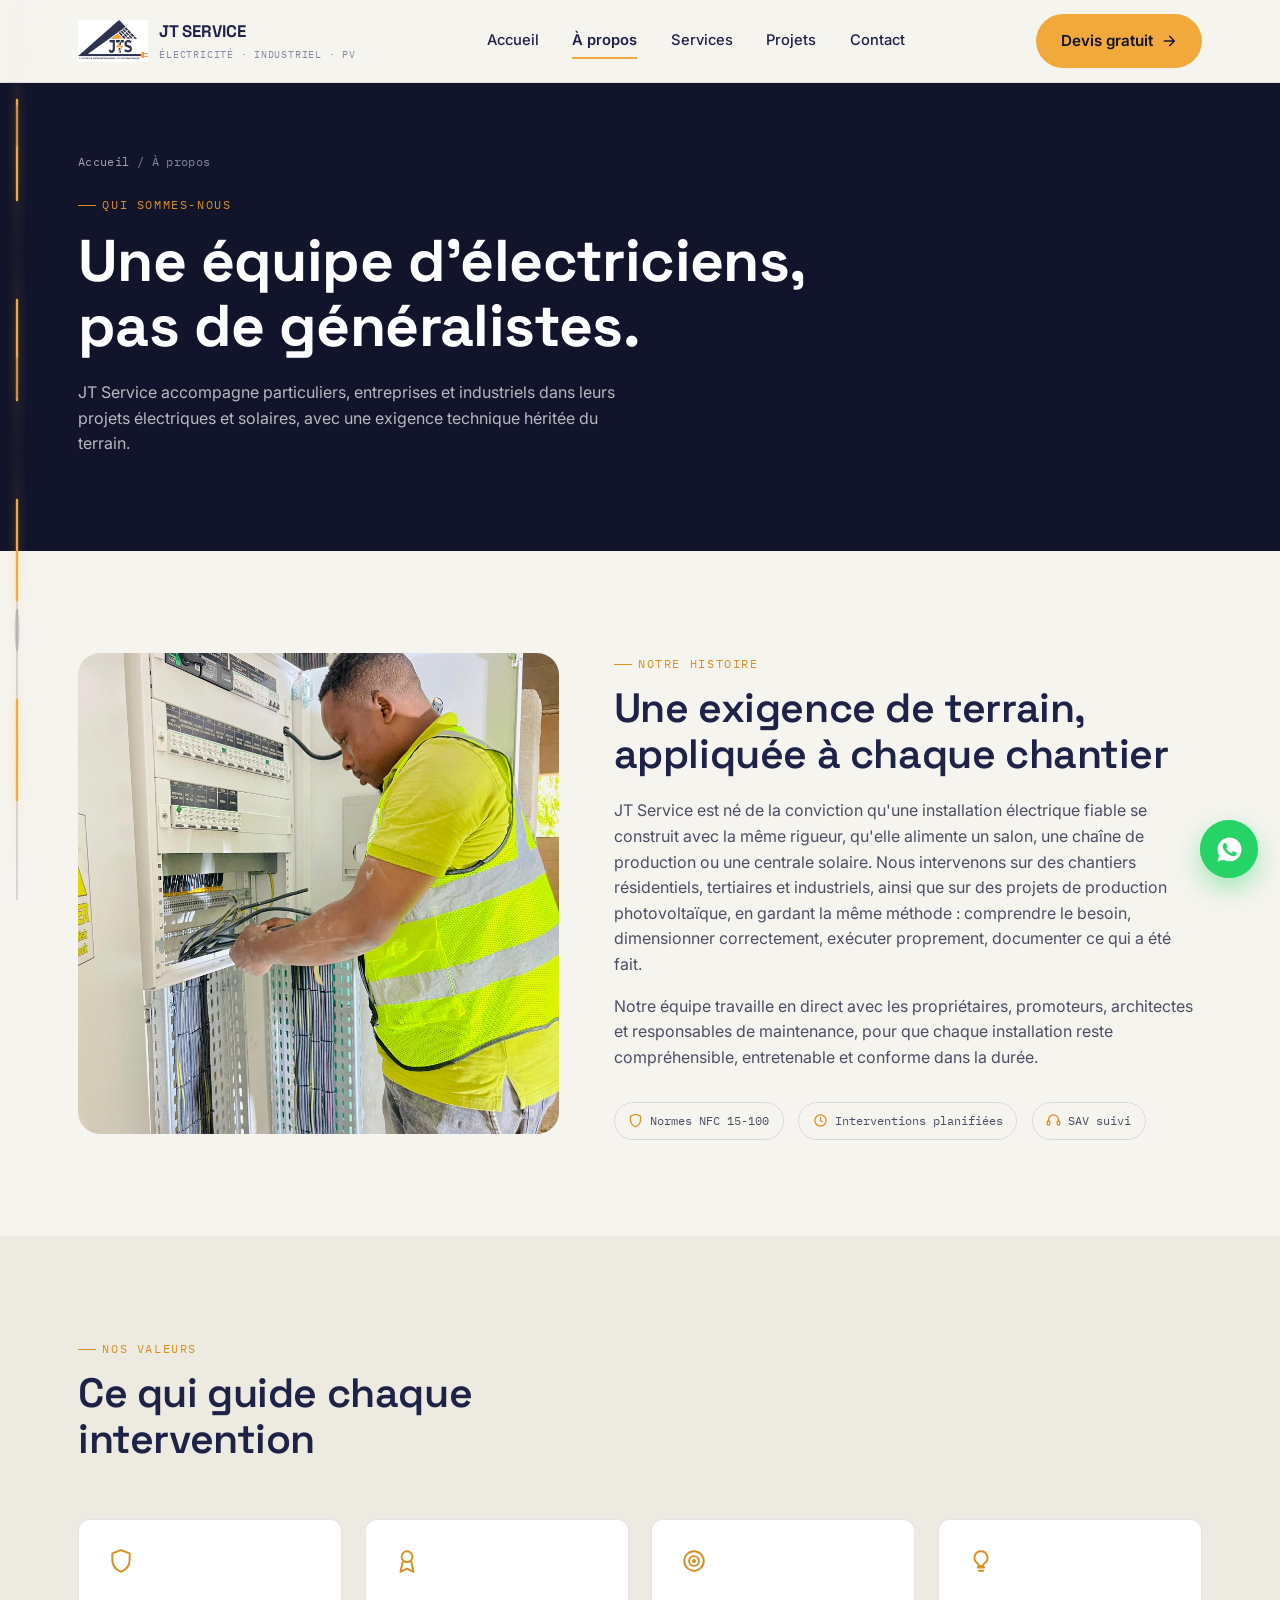
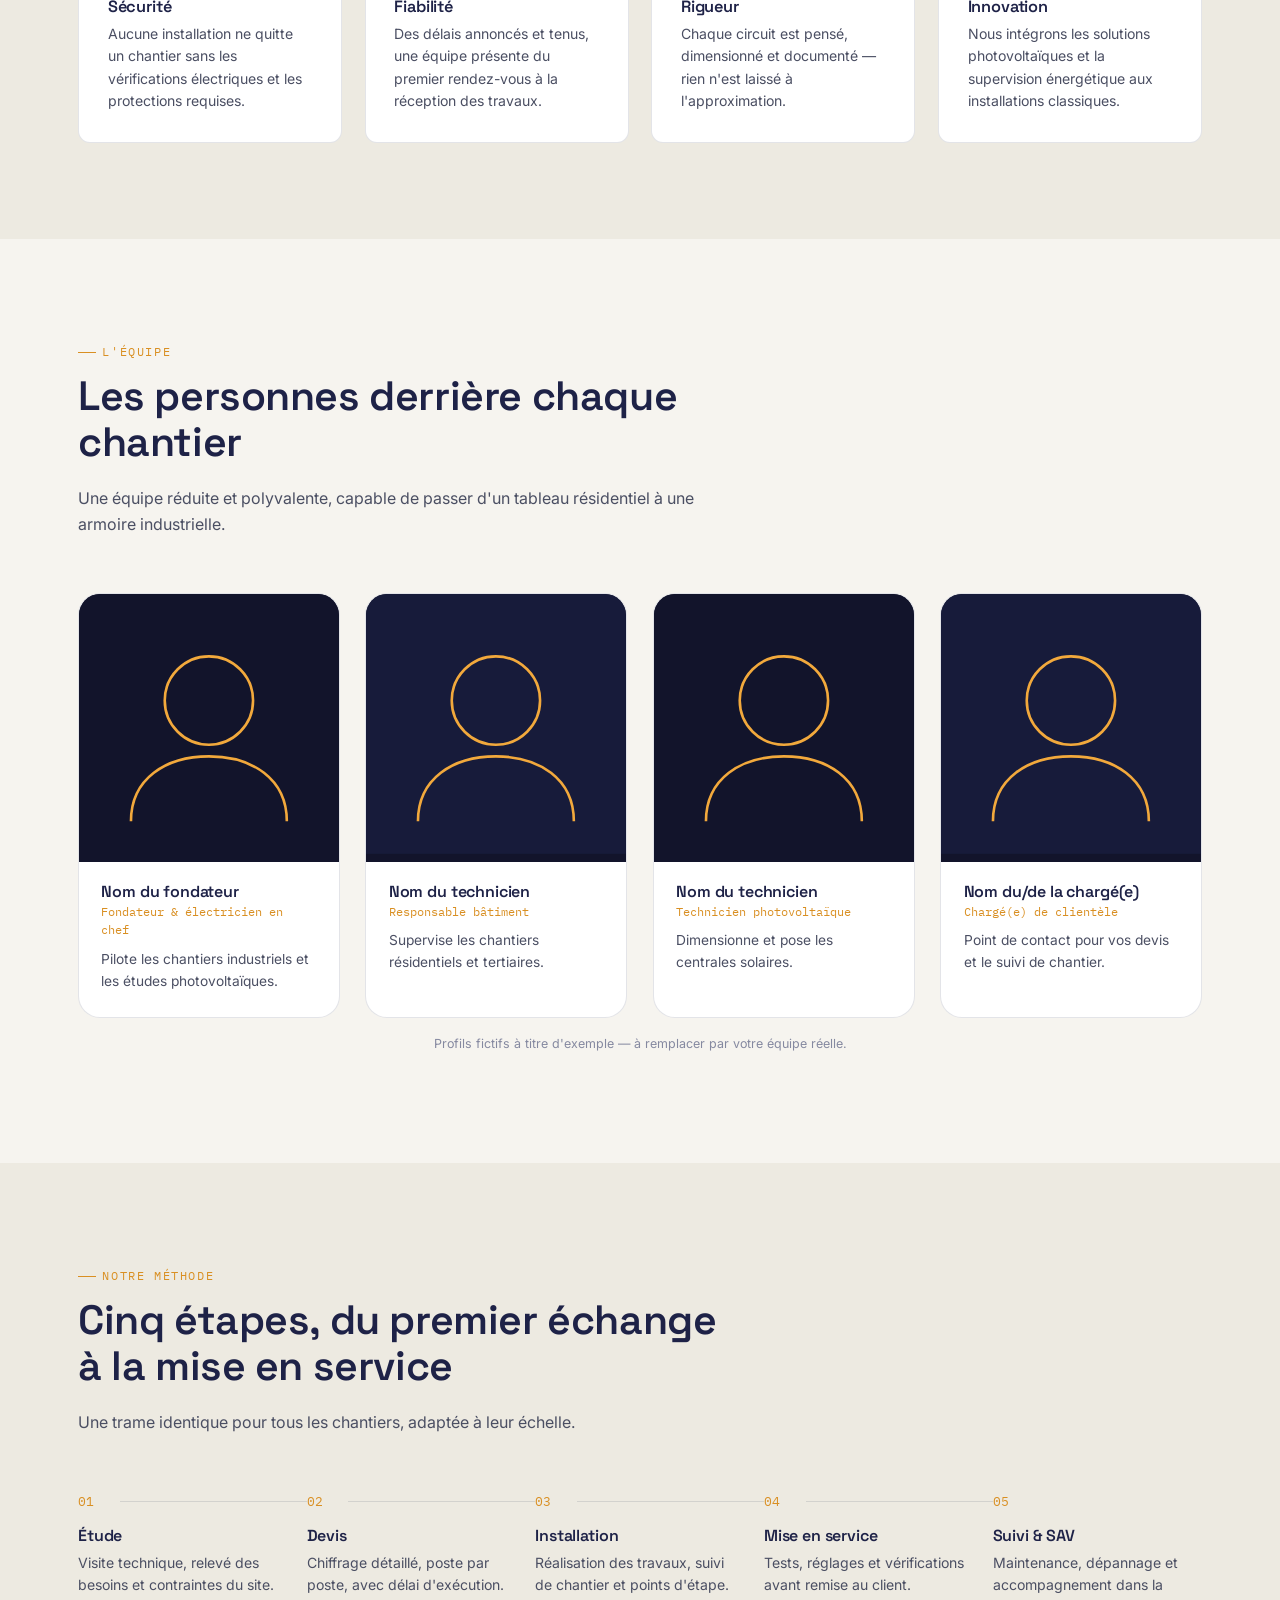
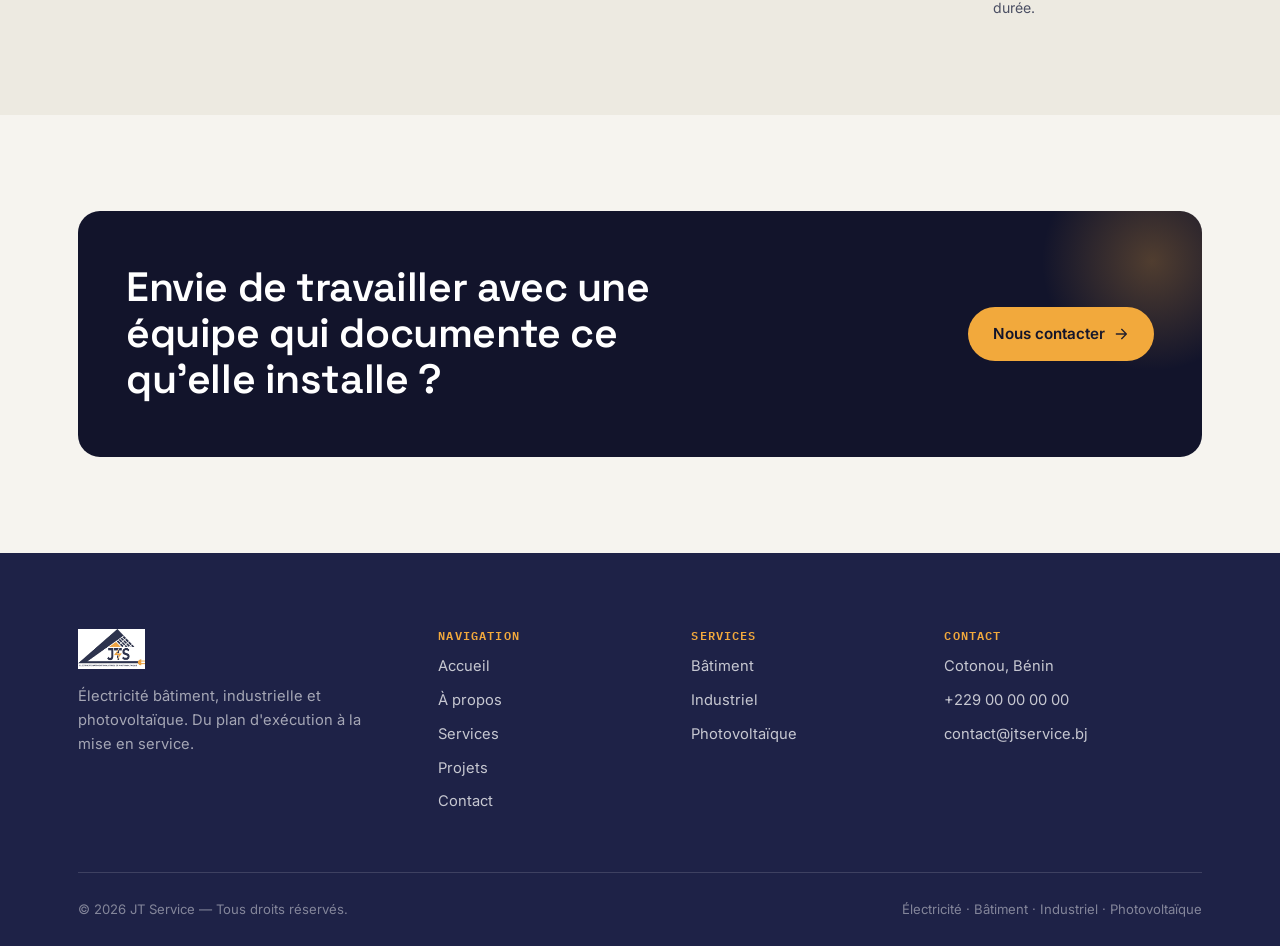
==== a-propos.html @ 93fbdcf7 "jts-service" ====
<!DOCTYPE html>
<html lang="fr">
<head>
<meta charset="UTF-8">
<meta name="viewport" content="width=device-width, initial-scale=1.0">
<title>À propos — JT Service</title>
<meta name="description" content="Découvrez JT Service, entreprise spécialisée en électricité bâtiment, industrielle et photovoltaïque : notre histoire, nos valeurs et notre méthode de travail.">
<link rel="icon" href="assets/logo.jpg">
<link rel="stylesheet" href="css/style.css">
</head>
<body>

<div class="power-spine" aria-hidden="true">
  <svg viewBox="0 0 34 100" preserveAspectRatio="none">
    <path class="track" d="M17,0 L17,100" vector-effect="non-scaling-stroke"/>
    <path class="flow" d="M17,0 L17,100" vector-effect="non-scaling-stroke"/>
    <circle cx="17" cy="14" r="2.4" fill="rgba(30,34,71,.18)"/>
    <circle cx="17" cy="42" r="2.4" fill="rgba(30,34,71,.18)"/>
    <circle cx="17" cy="70" r="2.4" fill="rgba(30,34,71,.18)"/>
  </svg>
</div>

<header class="site-header">
  <div class="header-inner">
    <a href="index.html" class="brand">
      <img src="assets/logo.jpg" alt="JT Service">
      <span>
        <span class="brand-name">JT SERVICE</span>
        <span class="brand-tag">Électricité · Industriel · PV</span>
      </span>
    </a>
    <nav class="main-nav">
      <a href="index.html">Accueil</a>
      <a href="a-propos.html" class="active">À propos</a>
      <a href="services.html">Services</a>
      <a href="projets.html">Projets</a>
      <a href="contact.html">Contact</a>
    </nav>
    <div class="header-cta">
      <a href="contact.html" class="btn btn-amber">
        Devis gratuit
        <svg viewBox="0 0 24 24" fill="none" stroke="currentColor" stroke-width="2" stroke-linecap="round" stroke-linejoin="round"><path d="M5 12h14M13 5l7 7-7 7"/></svg>
      </a>
      <button class="nav-toggle" aria-label="Ouvrir le menu" aria-expanded="false">
        <span></span><span></span><span></span>
      </button>
    </div>
  </div>
</header>
<div class="nav-scrim"></div>

<section class="page-hero has-bg-photo" style="--hero-bg-photo:url('assets/about-hero-bg.jpg');">
  <div class="container">
    <div class="breadcrumb"><a href="index.html">Accueil</a> / À propos</div>
    <span class="eyebrow">Qui sommes-nous</span>
    <h1>Une équipe d'électriciens,<br>pas de généralistes.</h1>
    <p class="lead">JT Service accompagne particuliers, entreprises et industriels dans leurs projets électriques et solaires, avec une exigence technique héritée du terrain.</p>
  </div>
</section>

<section>
  <div class="container">
    <div class="split">
      <div class="split-art" data-reveal>
        <img src="assets/about-histoire.jpg" alt="Technicien JT Service raccordant un répartiteur de puissance sur un chantier">
      </div>
      <div data-reveal>
        <span class="eyebrow">Notre histoire</span>
        <h2>Une exigence de terrain, appliquée à chaque chantier</h2>
        <p>JT Service est né de la conviction qu'une installation électrique fiable se construit avec la même rigueur, qu'elle alimente un salon, une chaîne de production ou une centrale solaire. Nous intervenons sur des chantiers résidentiels, tertiaires et industriels, ainsi que sur des projets de production photovoltaïque, en gardant la même méthode : comprendre le besoin, dimensionner correctement, exécuter proprement, documenter ce qui a été fait.</p>
        <p>Notre équipe travaille en direct avec les propriétaires, promoteurs, architectes et responsables de maintenance, pour que chaque installation reste compréhensible, entretenable et conforme dans la durée.</p>
        <div class="badge-row">
          <span class="badge"><svg viewBox="0 0 24 24" fill="none" stroke="currentColor" stroke-width="2" stroke-linecap="round" stroke-linejoin="round"><path d="M12 2 4 5v6c0 5 3.5 9 8 11 4.5-2 8-6 8-11V5l-8-3Z"/></svg>Normes NFC 15-100</span>
          <span class="badge"><svg viewBox="0 0 24 24" fill="none" stroke="currentColor" stroke-width="2" stroke-linecap="round" stroke-linejoin="round"><circle cx="12" cy="12" r="9"/><path d="M12 7v5l3 2"/></svg>Interventions planifiées</span>
          <span class="badge"><svg viewBox="0 0 24 24" fill="none" stroke="currentColor" stroke-width="2" stroke-linecap="round" stroke-linejoin="round"><path d="M4 13v-2a8 8 0 0 1 16 0v2"/><rect x="2" y="13" width="4" height="6" rx="1"/><rect x="18" y="13" width="4" height="6" rx="1"/></svg>SAV suivi</span>
        </div>
      </div>
    </div>
  </div>
</section>

<section class="on-paper-dim">
  <div class="container">
    <div class="section-head" data-reveal>
      <span class="eyebrow">Nos valeurs</span>
      <h2>Ce qui guide chaque intervention</h2>
    </div>
    <div class="value-grid">
      <div class="value-card" data-reveal>
        <svg viewBox="0 0 24 24" fill="none" stroke="currentColor" stroke-width="1.8" stroke-linecap="round" stroke-linejoin="round"><path d="M12 2 4 5v6c0 5 3.5 9 8 11 4.5-2 8-6 8-11V5l-8-3Z"/></svg>
        <h3>Sécurité</h3>
        <p>Aucune installation ne quitte un chantier sans les vérifications électriques et les protections requises.</p>
      </div>
      <div class="value-card" data-reveal>
        <svg viewBox="0 0 24 24" fill="none" stroke="currentColor" stroke-width="1.8" stroke-linecap="round" stroke-linejoin="round"><circle cx="12" cy="8" r="5"/><path d="M8 13 6 22l6-3 6 3-2-9"/></svg>
        <h3>Fiabilité</h3>
        <p>Des délais annoncés et tenus, une équipe présente du premier rendez-vous à la réception des travaux.</p>
      </div>
      <div class="value-card" data-reveal>
        <svg viewBox="0 0 24 24" fill="none" stroke="currentColor" stroke-width="1.8" stroke-linecap="round" stroke-linejoin="round"><circle cx="12" cy="12" r="9"/><circle cx="12" cy="12" r="4.5"/><circle cx="12" cy="12" r="1"/></svg>
        <h3>Rigueur</h3>
        <p>Chaque circuit est pensé, dimensionné et documenté — rien n'est laissé à l'approximation.</p>
      </div>
      <div class="value-card" data-reveal>
        <svg viewBox="0 0 24 24" fill="none" stroke="currentColor" stroke-width="1.8" stroke-linecap="round" stroke-linejoin="round"><path d="M9 18h6M10 21h4M12 3a6 6 0 0 0-3 11.2c.6.5 1 1.2 1 2.1v.2h4v-.2c0-.9.4-1.6 1-2.1A6 6 0 0 0 12 3Z"/></svg>
        <h3>Innovation</h3>
        <p>Nous intégrons les solutions photovoltaïques et la supervision énergétique aux installations classiques.</p>
      </div>
    </div>
  </div>
</section>

<section>
  <div class="container">
    <div class="section-head" data-reveal>
      <span class="eyebrow">L'équipe</span>
      <h2>Les personnes derrière chaque chantier</h2>
      <p>Une équipe réduite et polyvalente, capable de passer d'un tableau résidentiel à une armoire industrielle.</p>
    </div>
    <div class="team-grid" data-reveal>
      <div class="team-card">
        <div class="team-photo">
          <svg viewBox="0 0 200 200"><rect width="200" height="200" fill="#12142B"/><circle cx="100" cy="82" r="34" fill="none" stroke="#F2A93C" stroke-width="2"/><path d="M40,175c0-33,27-50,60-50s60,17,60,50" fill="none" stroke="#F2A93C" stroke-width="2"/></svg>
        </div>
        <div class="team-body">
          <h3>Nom du fondateur</h3>
          <span class="team-role">Fondateur &amp; électricien en chef</span>
          <p>Pilote les chantiers industriels et les études photovoltaïques.</p>
        </div>
      </div>
      <div class="team-card">
        <div class="team-photo">
          <svg viewBox="0 0 200 200"><rect width="200" height="200" fill="#171B3A"/><circle cx="100" cy="82" r="34" fill="none" stroke="#F2A93C" stroke-width="2"/><path d="M40,175c0-33,27-50,60-50s60,17,60,50" fill="none" stroke="#F2A93C" stroke-width="2"/></svg>
        </div>
        <div class="team-body">
          <h3>Nom du technicien</h3>
          <span class="team-role">Responsable bâtiment</span>
          <p>Supervise les chantiers résidentiels et tertiaires.</p>
        </div>
      </div>
      <div class="team-card">
        <div class="team-photo">
          <svg viewBox="0 0 200 200"><rect width="200" height="200" fill="#12142B"/><circle cx="100" cy="82" r="34" fill="none" stroke="#F2A93C" stroke-width="2"/><path d="M40,175c0-33,27-50,60-50s60,17,60,50" fill="none" stroke="#F2A93C" stroke-width="2"/></svg>
        </div>
        <div class="team-body">
          <h3>Nom du technicien</h3>
          <span class="team-role">Technicien photovoltaïque</span>
          <p>Dimensionne et pose les centrales solaires.</p>
        </div>
      </div>
      <div class="team-card">
        <div class="team-photo">
          <svg viewBox="0 0 200 200"><rect width="200" height="200" fill="#171B3A"/><circle cx="100" cy="82" r="34" fill="none" stroke="#F2A93C" stroke-width="2"/><path d="M40,175c0-33,27-50,60-50s60,17,60,50" fill="none" stroke="#F2A93C" stroke-width="2"/></svg>
        </div>
        <div class="team-body">
          <h3>Nom du/de la chargé(e)</h3>
          <span class="team-role">Chargé(e) de clientèle</span>
          <p>Point de contact pour vos devis et le suivi de chantier.</p>
        </div>
      </div>
    </div>
    <p class="stats-note">Profils fictifs à titre d'exemple — à remplacer par votre équipe réelle.</p>
  </div>
</section>

<section class="on-paper-dim">
  <div class="container">
    <div class="section-head" data-reveal>
      <span class="eyebrow">Notre méthode</span>
      <h2>Cinq étapes, du premier échange à la mise en service</h2>
      <p>Une trame identique pour tous les chantiers, adaptée à leur échelle.</p>
    </div>
    <div class="process" data-reveal>
      <div class="process-step">
        <h3>Étude</h3>
        <p>Visite technique, relevé des besoins et contraintes du site.</p>
      </div>
      <div class="process-step">
        <h3>Devis</h3>
        <p>Chiffrage détaillé, poste par poste, avec délai d'exécution.</p>
      </div>
      <div class="process-step">
        <h3>Installation</h3>
        <p>Réalisation des travaux, suivi de chantier et points d'étape.</p>
      </div>
      <div class="process-step">
        <h3>Mise en service</h3>
        <p>Tests, réglages et vérifications avant remise au client.</p>
      </div>
      <div class="process-step">
        <h3>Suivi &amp; SAV</h3>
        <p>Maintenance, dépannage et accompagnement dans la durée.</p>
      </div>
    </div>
  </div>
</section>

<section>
  <div class="container">
    <div class="cta-band" data-reveal>
      <h2>Envie de travailler avec une équipe qui documente ce qu'elle installe ?</h2>
      <a href="contact.html" class="btn btn-amber">
        Nous contacter
        <svg viewBox="0 0 24 24" fill="none" stroke="currentColor" stroke-width="2" stroke-linecap="round" stroke-linejoin="round"><path d="M5 12h14M13 5l7 7-7 7"/></svg>
      </a>
    </div>
  </div>
</section>

<footer class="site-footer">
  <div class="container">
    <div class="footer-grid">
      <div class="footer-brand">
        <img src="assets/logo.jpg" alt="JT Service">
        <p>Électricité bâtiment, industrielle et photovoltaïque. Du plan d'exécution à la mise en service.</p>
      </div>
      <div class="footer-col">
        <h4>Navigation</h4>
        <ul>
          <li><a href="index.html">Accueil</a></li>
          <li><a href="a-propos.html">À propos</a></li>
          <li><a href="services.html">Services</a></li>
          <li><a href="projets.html">Projets</a></li>
          <li><a href="contact.html">Contact</a></li>
        </ul>
      </div>
      <div class="footer-col">
        <h4>Services</h4>
        <ul>
          <li><a href="services.html#batiment">Bâtiment</a></li>
          <li><a href="services.html#industriel">Industriel</a></li>
          <li><a href="services.html#photovoltaique">Photovoltaïque</a></li>
        </ul>
      </div>
      <div class="footer-col">
        <h4>Contact</h4>
        <ul>
          <li>Cotonou, Bénin</li>
          <li>+229 00 00 00 00</li>
          <li>contact@jtservice.bj</li>
        </ul>
      </div>
    </div>
    <div class="footer-bottom">
      <span>© <span id="year"></span> JT Service — Tous droits réservés.</span>
      <span>Électricité · Bâtiment · Industriel · Photovoltaïque</span>
    </div>
  </div>
</footer>

<a href="https://wa.me/22900000000?text=Bonjour%2C%20je%20souhaite%20un%20devis%20JT%20Service" class="whatsapp-float" target="_blank" rel="noopener" aria-label="Contacter JT Service sur WhatsApp">
  <svg viewBox="0 0 24 24" fill="currentColor"><path d="M12.04 2C6.58 2 2.13 6.45 2.13 11.91c0 1.85.5 3.58 1.36 5.07L2 22l5.2-1.44a9.9 9.9 0 0 0 4.84 1.24h.01c5.46 0 9.9-4.45 9.9-9.9C21.96 6.45 17.5 2 12.04 2Zm5.8 14.13c-.24.68-1.4 1.32-1.93 1.4-.5.08-1.12.11-1.8-.11-.42-.13-.96-.31-1.65-.6-2.9-1.25-4.8-4.15-4.94-4.34-.14-.2-1.18-1.57-1.18-3 0-1.42.75-2.12 1.02-2.41.27-.29.58-.36.78-.36.2 0 .39 0 .56.01.18.01.42-.07.65.5.24.58.82 2 .89 2.14.07.14.12.31.02.5-.1.19-.15.3-.3.47-.14.16-.3.36-.43.48-.14.14-.29.29-.13.57.17.29.75 1.24 1.61 2.01 1.1.99 2.03 1.29 2.32 1.44.29.14.46.12.63-.07.17-.2.72-.83.91-1.12.19-.28.38-.24.63-.14.26.1 1.65.78 1.94.92.28.14.47.21.54.33.07.13.07.72-.17 1.4Z"/></svg>
</a>

<script src="js/main.js"></script>
<script>document.getElementById('year').textContent = new Date().getFullYear();</script>
</body>
</html>
---- css/style.css ----
/* =========================================================
   JT SERVICE — Système de design
   Électricité bâtiment · industriel · photovoltaïque
   ========================================================= */

@import url('https://fonts.googleapis.com/css2?family=Space+Grotesk:wght@500;600;700&family=Inter:wght@400;500;600;700&family=IBM+Plex+Mono:wght@500;600&display=swap');

:root{
  /* Couleurs */
  --navy-ink:#1E2247;
  --navy-deep:#12142B;
  --navy-soft:#2B3062;
  --amber:#F2A93C;
  --amber-deep:#D98F22;
  --paper:#F6F4EF;
  --paper-dim:#EDEAE1;
  --slate:#4B4F63;
  --slate-light:#8589A0;
  --white:#FFFFFF;
  --line:rgba(30,34,71,0.12);
  --line-light:rgba(255,255,255,0.14);

  /* Typo */
  --font-display:'Space Grotesk', sans-serif;
  --font-body:'Inter', sans-serif;
  --font-mono:'IBM Plex Mono', monospace;

  /* Échelle */
  --radius-s:6px;
  --radius-m:12px;
  --radius-l:22px;
  --container:1180px;

  --ease:cubic-bezier(.22,.8,.32,1);
}

*,*::before,*::after{box-sizing:border-box;}
html{scroll-behavior:smooth;}
@media (prefers-reduced-motion: reduce){
  html{scroll-behavior:auto;}
  *,*::before,*::after{animation-duration:0.001ms !important; animation-iteration-count:1 !important; transition-duration:0.001ms !important; scroll-behavior:auto !important;}
}

body{
  margin:0;
  font-family:var(--font-body);
  background:var(--paper);
  color:var(--navy-ink);
  line-height:1.6;
  -webkit-font-smoothing:antialiased;
}

img{max-width:100%;display:block;}
a{color:inherit;text-decoration:none;}
ul{margin:0;padding:0;list-style:none;}
button{font-family:inherit;cursor:pointer;}
input,textarea,select{font-family:inherit;font-size:inherit;}

h1,h2,h3,h4{
  font-family:var(--font-display);
  font-weight:600;
  line-height:1.12;
  margin:0 0 .5em;
  letter-spacing:-.01em;
}
h1{font-size:clamp(2.4rem,4.6vw,3.9rem); font-weight:700;}
h2{font-size:clamp(1.9rem,3.2vw,2.7rem);}
h3{font-size:1.3rem;}
p{margin:0 0 1em; color:var(--slate);}

.container{max-width:var(--container); margin:0 auto; padding:0 28px;}

/* Focus visible partout */
a:focus-visible, button:focus-visible, input:focus-visible, textarea:focus-visible, select:focus-visible{
  outline:2px solid var(--amber);
  outline-offset:3px;
  border-radius:4px;
}

/* ---------- Eyebrow / labels techniques ---------- */
.eyebrow{
  display:inline-flex;
  align-items:center;
  gap:.55em;
  font-family:var(--font-mono);
  font-size:.72rem;
  letter-spacing:.14em;
  text-transform:uppercase;
  color:var(--amber-deep);
  margin-bottom:1.1em;
}
.eyebrow::before{
  content:'';
  width:18px;height:1px;
  background:var(--amber-deep);
}
.on-dark .eyebrow{color:var(--amber);}
.on-dark .eyebrow::before{background:var(--amber);}

/* ---------- Boutons ---------- */
.btn{
  display:inline-flex;
  align-items:center;
  gap:.5em;
  padding:.9em 1.6em;
  border-radius:999px;
  font-weight:600;
  font-size:.95rem;
  border:1px solid transparent;
  transition:transform .25s var(--ease), background .25s var(--ease), border-color .25s var(--ease), color .25s var(--ease);
  white-space:nowrap;
}
.btn-amber{background:var(--amber); color:var(--navy-deep);}
.btn-amber:hover{background:var(--amber-deep); transform:translateY(-2px);}
.btn-outline{border-color:var(--line); color:var(--navy-ink); background:transparent;}
.btn-outline:hover{border-color:var(--navy-ink); transform:translateY(-2px);}
.on-dark .btn-outline{border-color:var(--line-light); color:var(--white);}
.on-dark .btn-outline:hover{border-color:var(--white);}
.btn svg{width:16px;height:16px;flex:none;}

/* =========================================================
   HEADER
   ========================================================= */
.site-header{
  position:sticky; top:0; z-index:100;
  background:rgba(246,244,239,.86);
  backdrop-filter:blur(10px);
  border-bottom:1px solid var(--line);
  transition:box-shadow .3s var(--ease);
}
.site-header.is-scrolled{ box-shadow:0 6px 24px rgba(18,20,43,.08); }
.header-inner{
  display:flex; align-items:center; justify-content:space-between;
  padding:14px 28px;
  max-width:var(--container); margin:0 auto;
}
.brand{display:flex; align-items:center; gap:.7em;}
.brand img{height:42px; width:auto;}
.brand-name{font-family:var(--font-display); font-weight:700; font-size:1.05rem; line-height:1.05;}
.brand-tag{display:block; font-family:var(--font-mono); font-size:.6rem; letter-spacing:.08em; color:var(--slate-light); text-transform:uppercase; margin-top:2px;}

.main-nav{display:flex; align-items:center; gap:2.1rem;}
.main-nav a{
  position:relative;
  font-size:.92rem; font-weight:500; color:var(--navy-ink);
  padding:6px 0;
}
.main-nav a::after{
  content:''; position:absolute; left:0; right:100%; bottom:0; height:2px;
  background:var(--amber); transition:right .28s var(--ease);
}
.main-nav a:hover::after, .main-nav a.active::after{ right:0; }
.main-nav a.active{color:var(--navy-ink); font-weight:600;}

.header-cta{display:flex; align-items:center; gap:1.4rem;}
.nav-toggle{
  display:none; flex-direction:column; gap:5px; background:none; border:0; padding:6px;
}
.nav-toggle span{width:24px; height:2px; background:var(--navy-ink); border-radius:2px; transition:transform .25s var(--ease), opacity .25s var(--ease);}

/* =========================================================
   LIGNE DE COURANT — élément signature
   ========================================================= */
.power-spine{
  position:fixed;
  left:0; top:0; bottom:0;
  width:34px;
  z-index:60;
  display:flex; justify-content:center;
  pointer-events:none;
}
.power-spine svg{height:100%; width:100%;}
.power-spine .track{ stroke:rgba(30,34,71,.14); stroke-width:2; fill:none; }
.power-spine .flow{
  stroke:var(--amber); stroke-width:2.4; fill:none;
  stroke-linecap:round;
  filter:drop-shadow(0 0 5px rgba(242,169,60,.65));
  transition:stroke-dashoffset .12s linear;
}
@media (max-width:980px){ .power-spine{display:none;} }

.section-node{
  position:relative;
}
.section-node::before{
  content:'';
  position:absolute; left:-2000px; width:0; /* placeholder, positioned via JS-free approach not needed */
}

/* =========================================================
   HERO
   ========================================================= */
.hero{
  position:relative;
  background:var(--navy-deep);
  color:var(--white);
  overflow:hidden;
  padding:64px 0 0;
}
.hero-grid{
  display:grid; grid-template-columns:1.05fr .95fr; gap:40px; align-items:center;
  max-width:var(--container); margin:0 auto; padding:56px 28px 90px;
  position:relative; z-index:2;
}
.hero h1{color:var(--white); margin-bottom:.4em;}
.hero h1 em{color:var(--amber); font-style:normal;}
.hero .lead{color:rgba(255,255,255,.72); font-size:1.08rem; max-width:46ch; margin-bottom:1.8em;}
.hero-actions{display:flex; gap:1rem; flex-wrap:wrap; margin-bottom:2.6em;}
.hero-chips{display:flex; flex-wrap:wrap; gap:.7rem;}
.hero-chip{
  display:flex; align-items:center; gap:.5em;
  font-family:var(--font-mono); font-size:.74rem; letter-spacing:.02em;
  color:rgba(255,255,255,.78);
  border:1px solid var(--line-light);
  border-radius:999px; padding:.5em 1em;
}
.hero-chip svg{width:14px; height:14px; color:var(--amber); flex:none;}

/* Illustration schématique du hero */
.hero-art{ position:relative; aspect-ratio:1/1; }
.hero-art svg{width:100%; height:100%;}
.hero-bg-fade{
  position:absolute; inset:0; z-index:1;
  background:radial-gradient(60% 60% at 78% 15%, rgba(242,169,60,.16), transparent 70%);
}

/* ---------- Carousel hero (crossfade) ---------- */
.hero-carousel{ position:relative; width:100%; height:100%; z-index:2; }
.hero-slide{
  position:absolute; inset:0;
  opacity:0; visibility:hidden;
  transition:opacity 1.1s var(--ease), visibility 0s linear 1.1s;
  border-radius:var(--radius-l); overflow:hidden;
}
.hero-slide.active{
  opacity:1; visibility:visible;
  transition:opacity 1.1s var(--ease), visibility 0s linear 0s;
}
.hero-slide .scene{ width:100%; height:100%; border-radius:var(--radius-l); }
.hero-slide svg{ width:100%; height:100%; display:block; }
.hero-slide img{ width:100%; height:100%; object-fit:cover; display:block; }
.hero-carousel-dots{
  position:absolute; left:50%; bottom:-36px; transform:translateX(-50%);
  display:flex; gap:.5rem; z-index:5;
}
.hero-carousel-dots .dot{
  width:8px; height:8px; border-radius:50%; background:rgba(255,255,255,.3);
  border:0; padding:0; transition:all .3s var(--ease);
}
.hero-carousel-dots .dot.active{ background:var(--amber); width:24px; border-radius:5px; }
@media (max-width:980px){ .hero-carousel-dots{ bottom:-30px; } }

/* =========================================================
   SECTIONS génériques
   ========================================================= */
section{ padding:96px 0; }
.section-head{ max-width:640px; margin-bottom:56px; }
.section-head.center{ margin-left:auto; margin-right:auto; text-align:center; }
.on-dark{ background:var(--navy-deep); color:var(--white); }
.on-dark h2, .on-dark h3{ color:var(--white); }
.on-dark p{ color:rgba(255,255,255,.68); }
.on-paper-dim{ background:var(--paper-dim); }

/* ---------- Grille des 3 expertises ---------- */
.pillar-grid{ display:grid; grid-template-columns:repeat(3,1fr); gap:1.6rem; }
.pillar-card{
  background:var(--white);
  border:1px solid var(--line);
  border-radius:var(--radius-l);
  padding:2.2rem 1.9rem;
  transition:transform .3s var(--ease), box-shadow .3s var(--ease), border-color .3s var(--ease);
}
.pillar-card:hover{
  transform:translateY(-6px);
  box-shadow:0 22px 44px rgba(18,20,43,.1);
  border-color:transparent;
}
.pillar-icon{
  width:54px; height:54px; border-radius:14px;
  display:flex; align-items:center; justify-content:center;
  background:var(--navy-deep); margin-bottom:1.4rem;
}
.pillar-icon svg{width:26px; height:26px; color:var(--amber);}
.pillar-card h3{margin-bottom:.5em;}
.pillar-card p{ font-size:.94rem; margin-bottom:1.3em;}
.pillar-link{
  font-family:var(--font-mono); font-size:.78rem; letter-spacing:.03em;
  background:var(--navy-ink); color:var(--white);
  display:inline-flex; align-items:center; gap:.5em;
  padding:.65em 1.15em; border-radius:999px;
  transition:background .25s var(--ease), transform .25s var(--ease), box-shadow .25s var(--ease);
}
.pillar-link svg{width:14px;height:14px; transition:transform .25s var(--ease);}
.pillar-card:hover .pillar-link{ background:var(--navy-deep); transform:translateY(-2px); box-shadow:0 10px 22px rgba(18,20,43,.25); }
.pillar-card:hover .pillar-link svg{transform:translateX(4px);}

/* ---------- Checklist avantages ---------- */
.advantage-grid{ display:grid; grid-template-columns:repeat(2,1fr); gap:1px; background:var(--line); border:1px solid var(--line); border-radius:var(--radius-l); overflow:hidden;}
.advantage{ background:var(--paper); padding:2rem 2.2rem; display:flex; gap:1.1rem; }
.advantage-mark{
  font-family:var(--font-mono); font-size:.75rem; color:var(--amber-deep);
  flex:none; width:28px; height:28px; border:1px solid var(--amber-deep); border-radius:50%;
  display:flex; align-items:center; justify-content:center;
}
.advantage h3{font-size:1.05rem; margin-bottom:.35em;}
.advantage p{font-size:.92rem; margin:0;}

/* ---------- Étapes de méthode (réelle séquence) ---------- */
.process{ display:grid; grid-template-columns:repeat(5,1fr); gap:1.2rem; counter-reset:step; }
.process-step{ position:relative; padding-top:2.2rem; }
.process-step::before{
  counter-increment:step; content: counter(step, decimal-leading-zero);
  font-family:var(--font-mono); font-size:.8rem; color:var(--amber-deep);
  position:absolute; top:0; left:0;
}
.process-step::after{
  content:''; position:absolute; top:.55rem; left:2.6rem; right:-1.2rem; height:1px; background:var(--line);
}
.process-step:last-child::after{display:none;}
.process-step h3{font-size:1rem; margin-bottom:.4em;}
.process-step p{font-size:.88rem; margin:0;}

/* ---------- Cartes projets ---------- */
.filter-bar{ display:flex; flex-wrap:wrap; gap:.6rem; margin-bottom:2.6rem; }
.filter-btn{
  font-family:var(--font-mono); font-size:.78rem; letter-spacing:.02em;
  padding:.6em 1.1em; border-radius:999px; border:1px solid var(--line);
  background:var(--white); color:var(--slate);
  transition:all .22s var(--ease);
}
.filter-btn:hover{ border-color:var(--navy-ink); color:var(--navy-ink); }
.filter-btn.active{ background:var(--navy-ink); border-color:var(--navy-ink); color:var(--white); }

.project-grid{ display:grid; grid-template-columns:repeat(3,1fr); gap:1.6rem; }
.project-card{
  border-radius:var(--radius-l); overflow:hidden; border:1px solid var(--line); background:var(--white);
  transition:transform .3s var(--ease), box-shadow .3s var(--ease);
}
.project-card:hover{ transform:translateY(-6px); box-shadow:0 22px 44px rgba(18,20,43,.1); }
.project-thumb{
  aspect-ratio:4/3; position:relative; background:var(--navy-deep);
  display:flex; align-items:center; justify-content:center; overflow:hidden;
}
.project-thumb img{ width:100%; height:100%; object-fit:cover; display:block; transition:transform .5s var(--ease); }
.project-card:hover .project-thumb img{ transform:scale(1.05); }
.project-thumb svg{ width:46%; height:46%; opacity:.9; }
.project-thumb .thumb-grid{ position:absolute; inset:0; opacity:.5; }
.project-tag{
  position:absolute; top:14px; left:14px;
  font-family:var(--font-mono); font-size:.68rem; letter-spacing:.05em; text-transform:uppercase;
  background:rgba(246,244,239,.9); color:var(--navy-ink);
  padding:.4em .8em; border-radius:999px;
}
.project-body{ padding:1.5rem 1.5rem 1.7rem; }
.project-body .loc{ font-family:var(--font-mono); font-size:.72rem; color:var(--slate-light); display:block; margin-bottom:.5em; }
.project-body h3{ font-size:1.08rem; margin-bottom:.4em; }
.project-body p{ font-size:.9rem; margin:0; }

/* ---------- CTA bandeau ---------- */
.cta-band{
  background:var(--navy-deep); color:var(--white);
  border-radius:var(--radius-l);
  padding:3.4rem 3rem;
  display:flex; align-items:center; justify-content:space-between; gap:2rem; flex-wrap:wrap;
  position:relative; overflow:hidden;
}
.cta-band h2{ margin:0; max-width:22ch; }
.cta-band::before{
  content:''; position:absolute; right:-60px; top:-60px; width:220px; height:220px; border-radius:50%;
  background:radial-gradient(closest-side, rgba(242,169,60,.28), transparent);
}

/* ---------- Illustrations placeholder (scènes isométriques) ---------- */
.scene{
  position:relative; width:100%; height:100%;
  background:linear-gradient(160deg,#171B3A,#0F1226);
}
.scene svg{ width:100%; height:100%; }
.scene-watermark{
  position:absolute; bottom:10px; right:12px;
  font-family:var(--font-mono); font-size:.62rem; letter-spacing:.06em; text-transform:uppercase;
  color:rgba(255,255,255,.38);
}

/* ---------- Bandeau chiffres clés ---------- */
.stats-band{ display:grid; grid-template-columns:repeat(4,1fr); border:1px solid var(--line); border-radius:var(--radius-l); overflow:hidden; }
.stat{ padding:2rem 1.6rem; text-align:center; border-left:1px solid var(--line); }
.stat:first-child{ border-left:none; }
.stat b{ display:block; font-family:var(--font-display); font-size:2.2rem; color:var(--navy-ink); }
.stat span{ font-family:var(--font-mono); font-size:.72rem; letter-spacing:.04em; text-transform:uppercase; color:var(--slate-light); }
.stats-note{ font-size:.78rem; color:var(--slate-light); text-align:center; margin-top:1rem; }

/* ---------- Témoignages ---------- */
.testimonial-grid{ display:grid; grid-template-columns:repeat(3,1fr); gap:1.6rem; }
.testimonial{ background:var(--white); border:1px solid var(--line); border-radius:var(--radius-l); padding:2rem; display:flex; flex-direction:column; gap:1.2rem; }
.testimonial-quote{ font-size:.98rem; color:var(--navy-ink); margin:0; }
.testimonial-who{ display:flex; align-items:center; gap:.8rem; margin-top:auto; }
.testimonial-avatar{ width:40px; height:40px; border-radius:50%; background:var(--navy-deep); display:flex; align-items:center; justify-content:center; flex:none; }
.testimonial-avatar svg{ width:18px; height:18px; color:var(--amber); }
.testimonial-who b{ display:block; font-size:.88rem; }
.testimonial-who span{ font-family:var(--font-mono); font-size:.7rem; color:var(--slate-light); }

/* ---------- Équipe ---------- */
.team-grid{ display:grid; grid-template-columns:repeat(4,1fr); gap:1.6rem; }
.team-card{ background:var(--white); border:1px solid var(--line); border-radius:var(--radius-l); overflow:hidden; }
.team-photo{ aspect-ratio:1/1; background:var(--navy-deep); position:relative; }
.team-photo svg{ width:100%; height:100%; }
.team-body{ padding:1.3rem 1.4rem 1.6rem; }
.team-body h3{ font-size:1rem; margin-bottom:.15em; }
.team-role{ font-family:var(--font-mono); font-size:.72rem; color:var(--amber-deep); display:block; margin-bottom:.7em; }
.team-body p{ font-size:.86rem; margin:0; }

/* ---------- Galerie "Sur le terrain" ---------- */
.field-gallery{ display:grid; grid-template-columns:repeat(3,1fr); gap:1.2rem; }
.field-item{ position:relative; border-radius:var(--radius-l); overflow:hidden; aspect-ratio:3/4; border:1px solid var(--line); }
.field-item img{ width:100%; height:100%; object-fit:cover; display:block; transition:transform .5s var(--ease); }
.field-item:hover img{ transform:scale(1.06); }
.field-caption{
  position:absolute; left:0; right:0; bottom:0;
  padding:1.6rem 1.1rem .9rem;
  background:linear-gradient(to top, rgba(15,18,38,.88), transparent);
  color:#fff; font-family:var(--font-mono); font-size:.72rem; letter-spacing:.03em;
}
@media (max-width:980px){ .field-gallery{ grid-template-columns:repeat(2,1fr); } }
@media (max-width:620px){ .field-gallery{ grid-template-columns:1fr; } .field-item{ aspect-ratio:4/3; } }

/* ---------- FAQ ---------- */
.faq-layout{ display:grid; grid-template-columns:1.1fr .9fr; gap:3.2rem; align-items:start; }
.faq-image{ position:sticky; top:110px; border-radius:var(--radius-l); overflow:hidden; border:1px solid var(--line); background:var(--white); }
.faq-image img{ width:100%; display:block; }
@media (max-width:980px){
  .faq-layout{ grid-template-columns:1fr; }
  .faq-image{ position:static; order:-1; }
}
.faq-list{ border-top:1px solid var(--line); }
.faq-item{ border-bottom:1px solid var(--line); }
.faq-q{
  width:100%; text-align:left; background:none; border:0; padding:1.5rem 0;
  display:flex; align-items:center; justify-content:space-between; gap:1rem;
  font-family:var(--font-display); font-size:1.02rem; font-weight:600; color:var(--navy-ink);
}
.faq-q svg{ flex:none; width:18px; height:18px; color:var(--amber-deep); transition:transform .3s var(--ease); }
.faq-item.open .faq-q svg{ transform:rotate(45deg); }
.faq-a{ max-height:0; overflow:hidden; transition:max-height .35s var(--ease); }
.faq-a p{ padding-bottom:1.5rem; margin:0; font-size:.92rem; max-width:70ch; }
.faq-item.open .faq-a{ max-height:220px; }

/* ---------- Reveal au scroll ---------- */
[data-reveal]{ opacity:0; transform:translateY(22px); transition:opacity .7s var(--ease), transform .7s var(--ease); }
[data-reveal].is-visible{ opacity:1; transform:none; }

/* =========================================================
   FOOTER
   ========================================================= */
.site-footer{ background:var(--navy-ink); color:rgba(255,255,255,.75); padding:76px 0 26px; }
.footer-grid{ display:grid; grid-template-columns:1.5fr 1fr 1fr 1.2fr; gap:2.4rem; padding-bottom:3rem; border-bottom:1px solid var(--line-light); }
.footer-brand img{ height:40px; margin-bottom:1rem; }
.footer-brand p{ color:rgba(255,255,255,.6); font-size:.92rem; max-width:32ch; }
.footer-col h4{ font-family:var(--font-mono); font-size:.72rem; letter-spacing:.1em; text-transform:uppercase; color:var(--amber); margin-bottom:1.1em; }
.footer-col li{ margin-bottom:.7em; font-size:.92rem; }
.footer-col a:hover{ color:var(--white); }
.footer-bottom{ display:flex; justify-content:space-between; align-items:center; padding-top:1.6rem; font-size:.82rem; color:rgba(255,255,255,.45); flex-wrap:wrap; gap:1rem; }

/* =========================================================
   PAGES INTERNES — hero compact
   ========================================================= */
.page-hero{
  background:var(--navy-deep); color:var(--white);
  padding:70px 0 78px;
  position:relative; overflow:hidden;
}
.page-hero.has-bg-photo{ background:var(--navy-deep); }
.page-hero.has-bg-photo::before{
  content:''; position:absolute; inset:0; z-index:0;
  background-image:var(--hero-bg-photo);
  background-size:cover; background-position:center;
}
.page-hero.has-bg-photo::after{
  content:''; position:absolute; inset:0; z-index:1;
  background:rgba(18,20,43,.6);
}
.page-hero .container{ position:relative; z-index:2; }
.page-hero h1{ color:var(--white); margin-bottom:.35em; }
.page-hero .lead{ max-width:56ch; color:rgba(255,255,255,.7); }
.breadcrumb{ font-family:var(--font-mono); font-size:.74rem; color:var(--slate-light); margin-bottom:1.4em; letter-spacing:.03em;}
.breadcrumb a{ color:rgba(255,255,255,.6); }
.breadcrumb a:hover{ color:var(--amber); }

/* ---------- À propos ---------- */
.value-grid{ display:grid; grid-template-columns:repeat(4,1fr); gap:1.4rem; }
.value-card{ padding:1.8rem; border:1px solid var(--line); border-radius:var(--radius-m); background:var(--white); }
.value-card svg{ width:26px; height:26px; color:var(--amber-deep); margin-bottom:1em; }
.value-card h3{ font-size:1.02rem; margin-bottom:.4em; }
.value-card p{ font-size:.88rem; margin:0; }

.split{ display:grid; grid-template-columns:.9fr 1.1fr; gap:3.4rem; align-items:center; }
.split-art{ position:relative; aspect-ratio:1/1; border-radius:var(--radius-l); background:var(--navy-deep); display:flex; align-items:center; justify-content:center; overflow:hidden; }
.split-art svg{ width:70%; height:70%; }
.split-art img{ width:100%; height:100%; object-fit:cover; display:block; }

.badge-row{ display:flex; flex-wrap:wrap; gap:.9rem; margin-top:2rem; }
.badge{
  display:flex; align-items:center; gap:.6em; font-family:var(--font-mono); font-size:.76rem;
  border:1px solid var(--line); padding:.65em 1.1em; border-radius:999px; color:var(--slate);
}
.badge svg{ width:15px; height:15px; color:var(--amber-deep); }

/* ---------- Services détaillés ---------- */
.service-block{ display:grid; grid-template-columns:.5fr 1fr; gap:3.2rem; padding:5rem 0; border-top:1px solid var(--line); align-items:start; }
.service-block:first-of-type{ border-top:none; }
.service-meta{ position:sticky; top:110px; }
.service-icon-lg{
  width:64px; height:64px; border-radius:16px; background:var(--navy-deep);
  display:flex; align-items:center; justify-content:center; margin-bottom:1.4rem;
}
.service-icon-lg svg{ width:30px; height:30px; color:var(--amber); }
.service-list{ display:grid; grid-template-columns:1fr 1fr; gap:.9rem 1.6rem; margin:1.6rem 0 2rem; }
.service-list li{ display:flex; gap:.7em; font-size:.94rem; color:var(--navy-ink); }
.service-list li svg{ width:16px; height:16px; color:var(--amber-deep); flex:none; margin-top:3px; }
.spec-panel{ background:var(--paper-dim); border-radius:var(--radius-m); padding:1.4rem 1.6rem; }
.spec-row{ display:flex; justify-content:space-between; font-family:var(--font-mono); font-size:.82rem; padding:.55em 0; border-bottom:1px dashed var(--line); }
.spec-row:last-child{ border-bottom:none; }
.spec-row span:first-child{ color:var(--slate); }
.spec-row span:last-child{ color:var(--navy-ink); font-weight:600; }

/* ---------- Contact ---------- */
.contact-grid{ display:grid; grid-template-columns:1fr 1fr; gap:3.4rem; align-items:start; }
.form-row{ display:grid; grid-template-columns:1fr 1fr; gap:1.1rem; }
.field{ margin-bottom:1.1rem; }
.field label{ display:block; font-family:var(--font-mono); font-size:.72rem; letter-spacing:.05em; text-transform:uppercase; color:var(--slate); margin-bottom:.5em; }
.field input, .field select, .field textarea{
  width:100%; padding:.85em 1em; border:1px solid var(--line); border-radius:var(--radius-s);
  background:var(--white); color:var(--navy-ink); transition:border-color .2s var(--ease);
}
.field input:focus, .field select:focus, .field textarea:focus{ border-color:var(--amber-deep); outline:none; }
.field textarea{ resize:vertical; min-height:120px; }
.form-note{ font-size:.8rem; color:var(--slate-light); margin-top:.4rem; }
.form-status{ display:none; margin-top:1.2rem; padding:1em 1.2em; border-radius:var(--radius-s); font-size:.9rem; }
.form-status.show{ display:block; }
.form-status.ok{ background:#EAF6EE; color:#1F7A3F; }

.contact-card{ background:var(--navy-deep); color:var(--white); border-radius:var(--radius-l); padding:2.4rem; }
.contact-item{ display:flex; gap:1rem; padding:1.15rem 0; border-bottom:1px solid var(--line-light); }
.contact-item:last-child{ border-bottom:none; }
.contact-item svg{ width:20px; height:20px; color:var(--amber); flex:none; margin-top:2px; }
.contact-item h4{ font-family:var(--font-mono); font-size:.7rem; letter-spacing:.08em; text-transform:uppercase; color:rgba(255,255,255,.5); margin:0 0 .3em; }
.contact-item p{ margin:0; color:var(--white); font-size:.95rem; }
.map-wrap{ margin-top:1.6rem; border-radius:var(--radius-m); overflow:hidden; border:1px solid var(--line-light); }
.map-wrap iframe{ width:100%; height:220px; border:0; filter:grayscale(.3) contrast(1.05); display:block; }

/* ---------- Bouton flottant WhatsApp ---------- */
.whatsapp-float{
  position:fixed; right:22px; bottom:22px; z-index:150;
  width:58px; height:58px; border-radius:50%;
  background:#25D366; color:#fff;
  display:flex; align-items:center; justify-content:center;
  box-shadow:0 10px 26px rgba(37,211,102,.42);
  transition:transform .25s var(--ease), box-shadow .25s var(--ease);
}
.whatsapp-float svg{ width:29px; height:29px; }
.whatsapp-float:hover{ transform:translateY(-3px) scale(1.05); box-shadow:0 14px 32px rgba(37,211,102,.5); }
.whatsapp-float::before{
  content:''; position:absolute; inset:0; border-radius:50%;
  background:#25D366; opacity:.55;
  animation:wa-pulse 2.2s ease-out infinite;
  z-index:-1;
}
@media (prefers-reduced-motion: reduce){ .whatsapp-float::before{ animation:none; display:none; } }
@keyframes wa-pulse{
  0%{ transform:scale(1); opacity:.5; }
  100%{ transform:scale(1.7); opacity:0; }
}
@media (max-width:620px){
  .whatsapp-float{ right:16px; bottom:16px; width:52px; height:52px; }
  .whatsapp-float svg{ width:26px; height:26px; }
}

/* =========================================================
   RESPONSIVE
   ========================================================= */
@media (max-width: 980px){
  .main-nav{
    position:fixed; inset:0 0 0 auto; width:min(340px,86vw); top:0; height:100vh;
    background:var(--navy-deep); flex-direction:column; align-items:flex-start;
    padding:100px 32px 32px; gap:1.6rem;
    transform:translateX(100%); transition:transform .35s var(--ease);
    z-index:99;
  }
  .main-nav.open{ transform:translateX(0); }
  .main-nav a{ color:var(--white); font-size:1.1rem; }
  .main-nav a::after{ background:var(--amber); }
  .nav-toggle{ display:flex; }
  .header-cta .btn-amber{ padding:.75em 1.2em; font-size:.85rem;}
  body.nav-open{ overflow:hidden; }
  .nav-scrim{ position:fixed; inset:0; background:rgba(18,20,43,.5); opacity:0; pointer-events:none; transition:opacity .3s var(--ease); z-index:98; }
  .nav-scrim.show{ opacity:1; pointer-events:auto; }

  .hero-grid{ grid-template-columns:1fr; }
  .hero-art{ order:-1; max-width:340px; margin:0 auto; }
  .pillar-grid{ grid-template-columns:1fr; }
  .advantage-grid{ grid-template-columns:1fr; }
  .process{ grid-template-columns:repeat(2,1fr); row-gap:2.2rem; }
  .process-step::after{ display:none; }
  .project-grid{ grid-template-columns:repeat(2,1fr); }
  .value-grid{ grid-template-columns:repeat(2,1fr); }
  .split{ grid-template-columns:1fr; }
  .service-block{ grid-template-columns:1fr; }
  .service-meta{ position:static; }
  .service-list{ grid-template-columns:1fr; }
  .contact-grid{ grid-template-columns:1fr; }
  .footer-grid{ grid-template-columns:1fr 1fr; }
  .stats-band{ grid-template-columns:repeat(2,1fr); }
  .stat{ border-left:none; border-top:1px solid var(--line); }
  .stat:nth-child(1),.stat:nth-child(2){ border-top:none; }
  .testimonial-grid{ grid-template-columns:1fr; }
  .team-grid{ grid-template-columns:repeat(2,1fr); }
}

@media (max-width: 620px){
  section{ padding:64px 0; }
  .cta-band{ padding:2.4rem 1.6rem; flex-direction:column; align-items:flex-start; }
  .project-grid{ grid-template-columns:1fr; }
  .value-grid{ grid-template-columns:1fr; }
  .process{ grid-template-columns:1fr; }
  .footer-grid{ grid-template-columns:1fr; }
  .form-row{ grid-template-columns:1fr; }
  h1{ font-size:2.2rem; }
  .stats-band{ grid-template-columns:1fr; }
  .stat{ border-top:1px solid var(--line); }
  .stat:first-child{ border-top:none; }
  .team-grid{ grid-template-columns:1fr; }
}
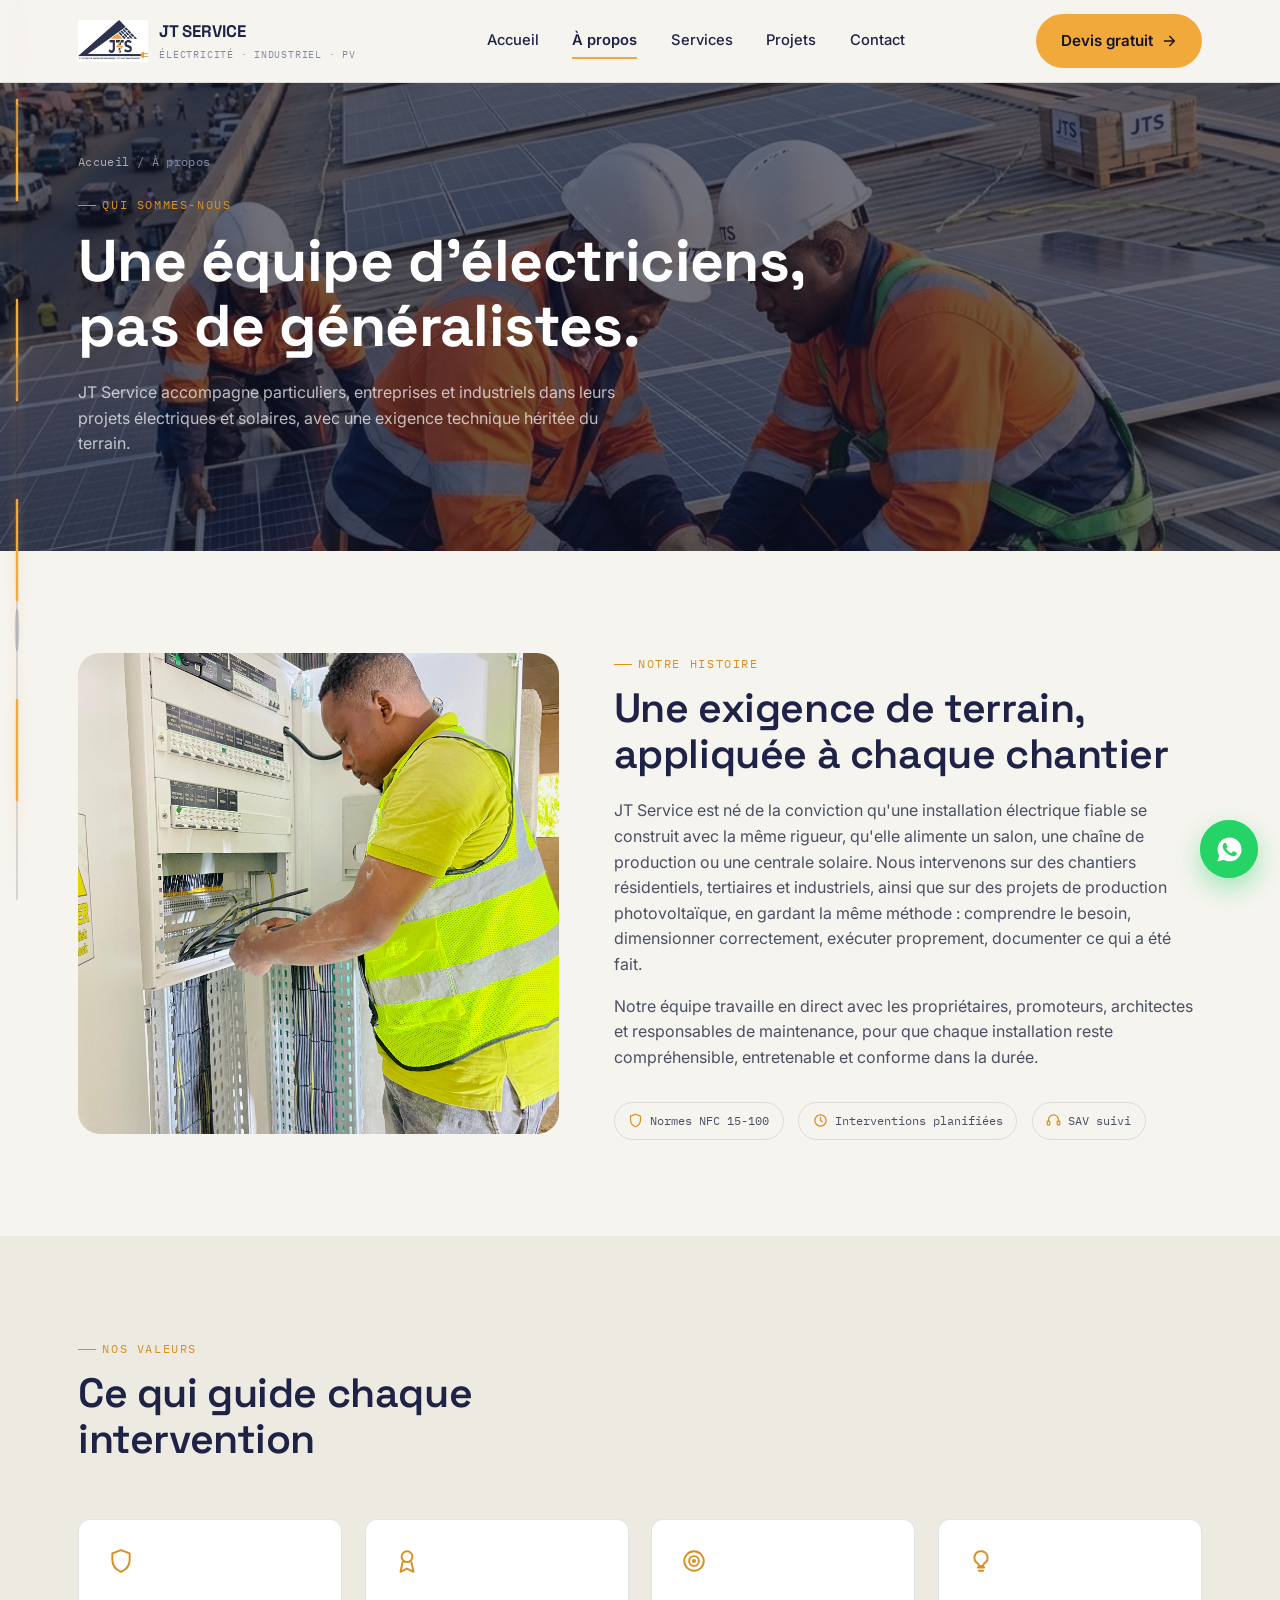
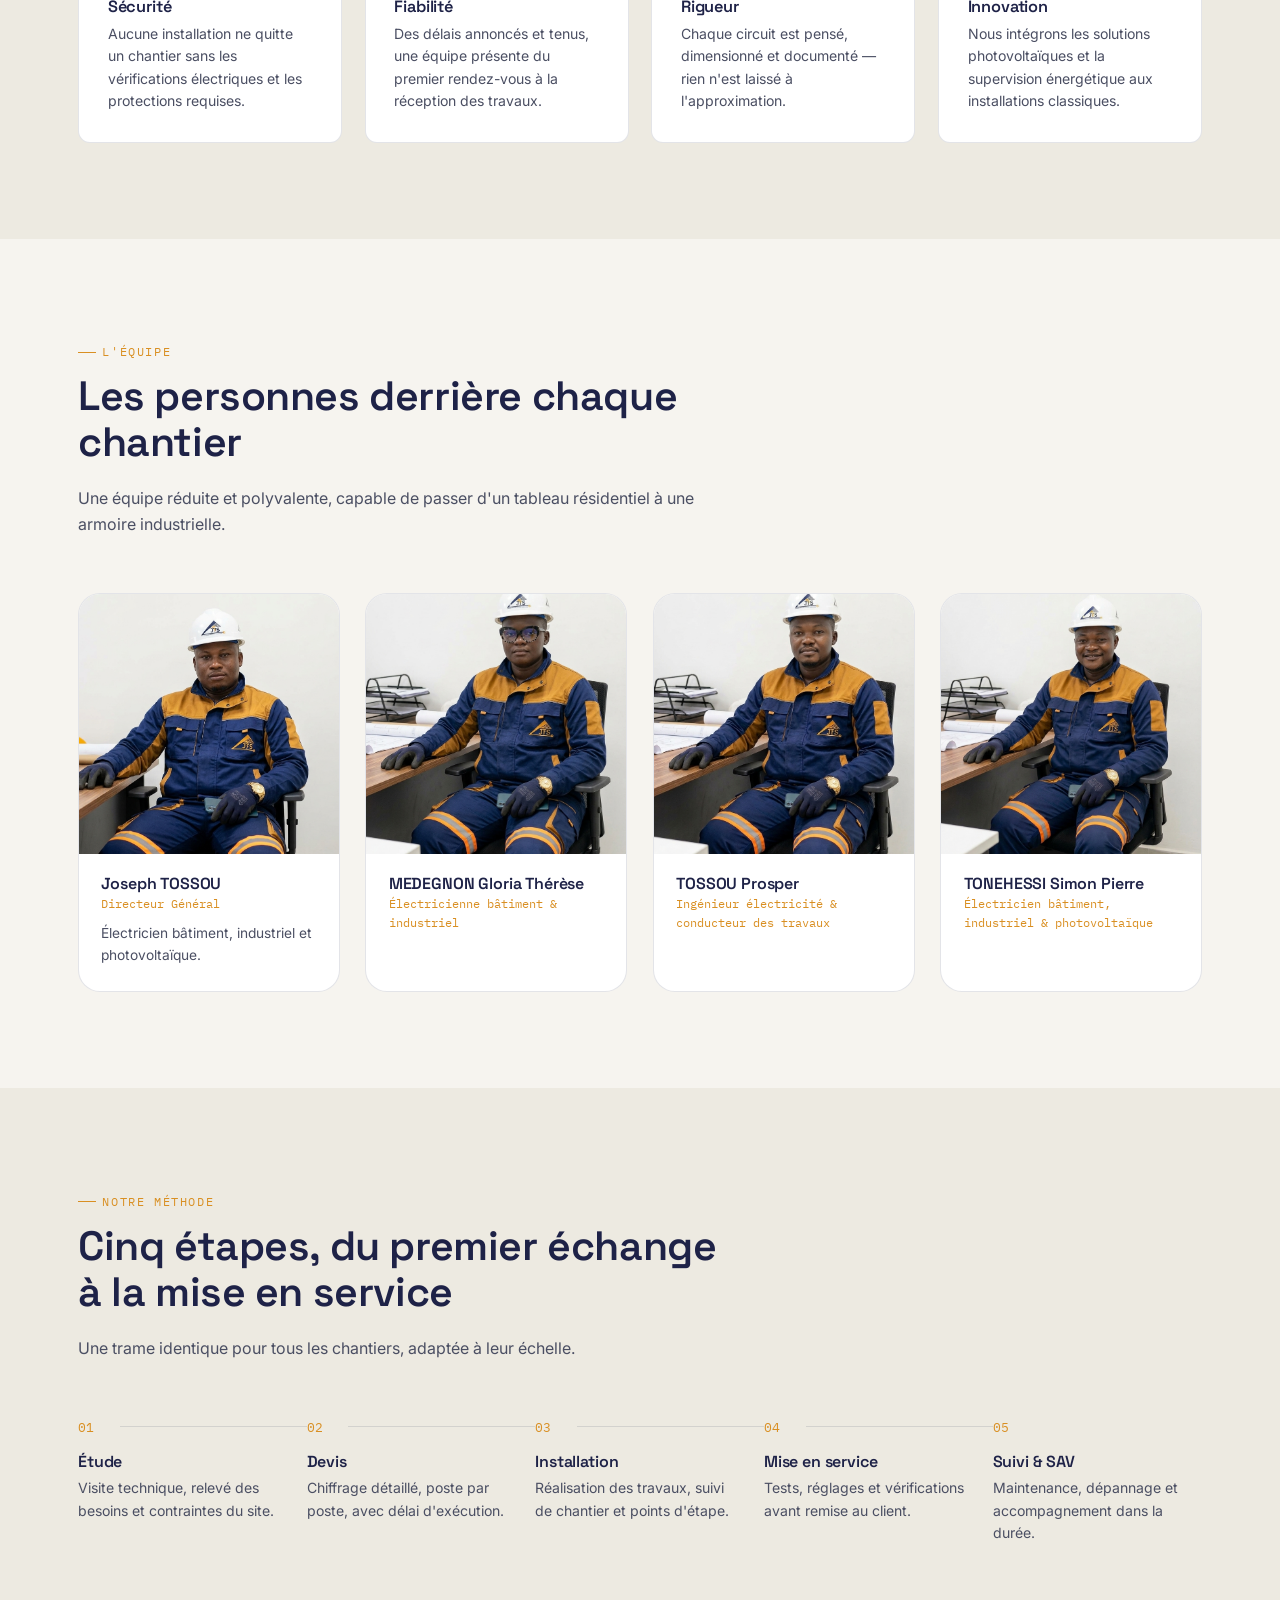
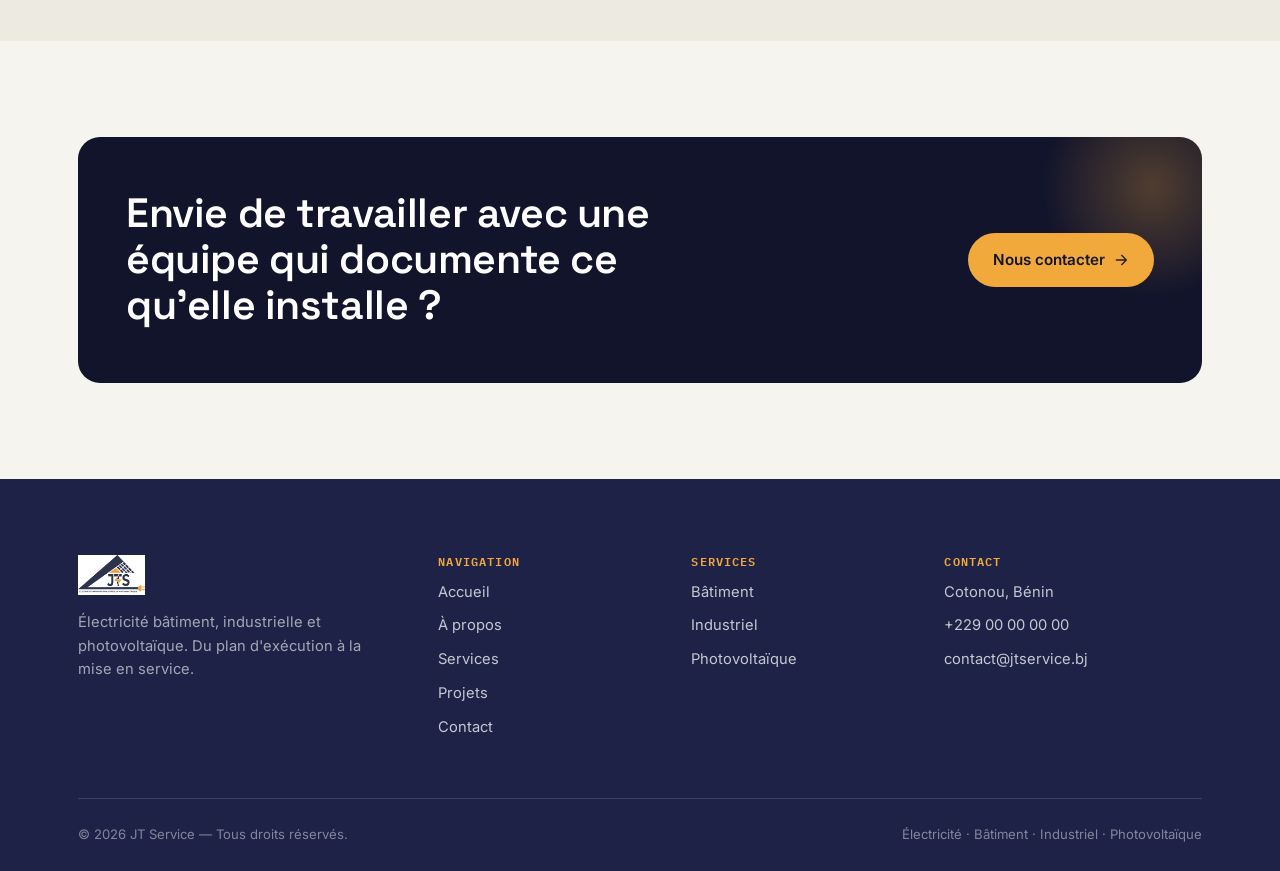
==== commit 3fd2fcee: "Mise à jour de jts-service" ====
--- a/a-propos.html
+++ b/a-propos.html
@@ -49,7 +49,7 @@
 </header>
 <div class="nav-scrim"></div>
 
-<section class="page-hero has-bg-photo" style="--hero-bg-photo:url('assets/about-hero-bg.jpg');">
+<section class="page-hero has-bg-photo" style="background-image:url('assets/about-hero-bg.jpg');">
   <div class="container">
     <div class="breadcrumb"><a href="index.html">Accueil</a> / À propos</div>
     <span class="eyebrow">Qui sommes-nous</span>
@@ -120,46 +120,42 @@
     <div class="team-grid" data-reveal>
       <div class="team-card">
         <div class="team-photo">
-          <svg viewBox="0 0 200 200"><rect width="200" height="200" fill="#12142B"/><circle cx="100" cy="82" r="34" fill="none" stroke="#F2A93C" stroke-width="2"/><path d="M40,175c0-33,27-50,60-50s60,17,60,50" fill="none" stroke="#F2A93C" stroke-width="2"/></svg>
-        </div>
-        <div class="team-body">
-          <h3>Nom du fondateur</h3>
-          <span class="team-role">Fondateur &amp; électricien en chef</span>
-          <p>Pilote les chantiers industriels et les études photovoltaïques.</p>
-        </div>
-      </div>
-      <div class="team-card">
-        <div class="team-photo">
-          <svg viewBox="0 0 200 200"><rect width="200" height="200" fill="#171B3A"/><circle cx="100" cy="82" r="34" fill="none" stroke="#F2A93C" stroke-width="2"/><path d="M40,175c0-33,27-50,60-50s60,17,60,50" fill="none" stroke="#F2A93C" stroke-width="2"/></svg>
-        </div>
-        <div class="team-body">
-          <h3>Nom du technicien</h3>
-          <span class="team-role">Responsable bâtiment</span>
-          <p>Supervise les chantiers résidentiels et tertiaires.</p>
-        </div>
-      </div>
-      <div class="team-card">
-        <div class="team-photo">
-          <svg viewBox="0 0 200 200"><rect width="200" height="200" fill="#12142B"/><circle cx="100" cy="82" r="34" fill="none" stroke="#F2A93C" stroke-width="2"/><path d="M40,175c0-33,27-50,60-50s60,17,60,50" fill="none" stroke="#F2A93C" stroke-width="2"/></svg>
-        </div>
-        <div class="team-body">
-          <h3>Nom du technicien</h3>
-          <span class="team-role">Technicien photovoltaïque</span>
-          <p>Dimensionne et pose les centrales solaires.</p>
-        </div>
-      </div>
-      <div class="team-card">
-        <div class="team-photo">
-          <svg viewBox="0 0 200 200"><rect width="200" height="200" fill="#171B3A"/><circle cx="100" cy="82" r="34" fill="none" stroke="#F2A93C" stroke-width="2"/><path d="M40,175c0-33,27-50,60-50s60,17,60,50" fill="none" stroke="#F2A93C" stroke-width="2"/></svg>
-        </div>
-        <div class="team-body">
-          <h3>Nom du/de la chargé(e)</h3>
-          <span class="team-role">Chargé(e) de clientèle</span>
-          <p>Point de contact pour vos devis et le suivi de chantier.</p>
-        </div>
-      </div>
-    </div>
-    <p class="stats-note">Profils fictifs à titre d'exemple — à remplacer par votre équipe réelle.</p>
+          <img src="assets/team-joseph-tossou.jpg" alt="Joseph TOSSOU, Directeur Général de JT Service">
+        </div>
+        <div class="team-body">
+          <h3>Joseph TOSSOU</h3>
+          <span class="team-role">Directeur Général</span>
+          <p>Électricien bâtiment, industriel et photovoltaïque.</p>
+        </div>
+      </div>
+      <div class="team-card">
+        <div class="team-photo">
+          <img src="assets/team-gloria-medegnon.jpg" alt="MEDEGNON Gloria Thérèse, Électricienne bâtiment et industrielle chez JT Service">
+        </div>
+        <div class="team-body">
+          <h3>MEDEGNON Gloria Thérèse</h3>
+          <span class="team-role">Électricienne bâtiment &amp; industriel</span>
+        </div>
+      </div>
+      <div class="team-card">
+        <div class="team-photo">
+          <img src="assets/team-prosper-tossou.jpg" alt="TOSSOU Prosper, Ingénieur en électricité et conducteur des travaux chez JT Service">
+        </div>
+        <div class="team-body">
+          <h3>TOSSOU Prosper</h3>
+          <span class="team-role">Ingénieur électricité &amp; conducteur des travaux</span>
+        </div>
+      </div>
+      <div class="team-card">
+        <div class="team-photo">
+          <img src="assets/team-simon-tonehessi.jpg" alt="TONEHESSI Simon Pierre, Électricien bâtiment industriel et photovoltaïque chez JT Service">
+        </div>
+        <div class="team-body">
+          <h3>TONEHESSI Simon Pierre</h3>
+          <span class="team-role">Électricien bâtiment, industriel &amp; photovoltaïque</span>
+        </div>
+      </div>
+    </div>
   </div>
 </section>
 
--- a/css/style.css
+++ b/css/style.css
@@ -395,8 +395,9 @@
 .testimonial{ background:var(--white); border:1px solid var(--line); border-radius:var(--radius-l); padding:2rem; display:flex; flex-direction:column; gap:1.2rem; }
 .testimonial-quote{ font-size:.98rem; color:var(--navy-ink); margin:0; }
 .testimonial-who{ display:flex; align-items:center; gap:.8rem; margin-top:auto; }
-.testimonial-avatar{ width:40px; height:40px; border-radius:50%; background:var(--navy-deep); display:flex; align-items:center; justify-content:center; flex:none; }
+.testimonial-avatar{ width:52px; height:52px; border-radius:50%; background:var(--navy-deep); display:flex; align-items:center; justify-content:center; flex:none; overflow:hidden; }
 .testimonial-avatar svg{ width:18px; height:18px; color:var(--amber); }
+.testimonial-avatar img{ width:100%; height:100%; object-fit:cover; display:block; }
 .testimonial-who b{ display:block; font-size:.88rem; }
 .testimonial-who span{ font-family:var(--font-mono); font-size:.7rem; color:var(--slate-light); }
 
@@ -405,6 +406,7 @@
 .team-card{ background:var(--white); border:1px solid var(--line); border-radius:var(--radius-l); overflow:hidden; }
 .team-photo{ aspect-ratio:1/1; background:var(--navy-deep); position:relative; }
 .team-photo svg{ width:100%; height:100%; }
+.team-photo img{ width:100%; height:100%; object-fit:cover; display:block; }
 .team-body{ padding:1.3rem 1.4rem 1.6rem; }
 .team-body h3{ font-size:1rem; margin-bottom:.15em; }
 .team-role{ font-family:var(--font-mono); font-size:.72rem; color:var(--amber-deep); display:block; margin-bottom:.7em; }
@@ -469,11 +471,8 @@
   padding:70px 0 78px;
   position:relative; overflow:hidden;
 }
-.page-hero.has-bg-photo{ background:var(--navy-deep); }
-.page-hero.has-bg-photo::before{
-  content:''; position:absolute; inset:0; z-index:0;
-  background-image:var(--hero-bg-photo);
-  background-size:cover; background-position:center;
+.page-hero.has-bg-photo{
+  background-size:cover; background-position:center; background-repeat:no-repeat;
 }
 .page-hero.has-bg-photo::after{
   content:''; position:absolute; inset:0; z-index:1;
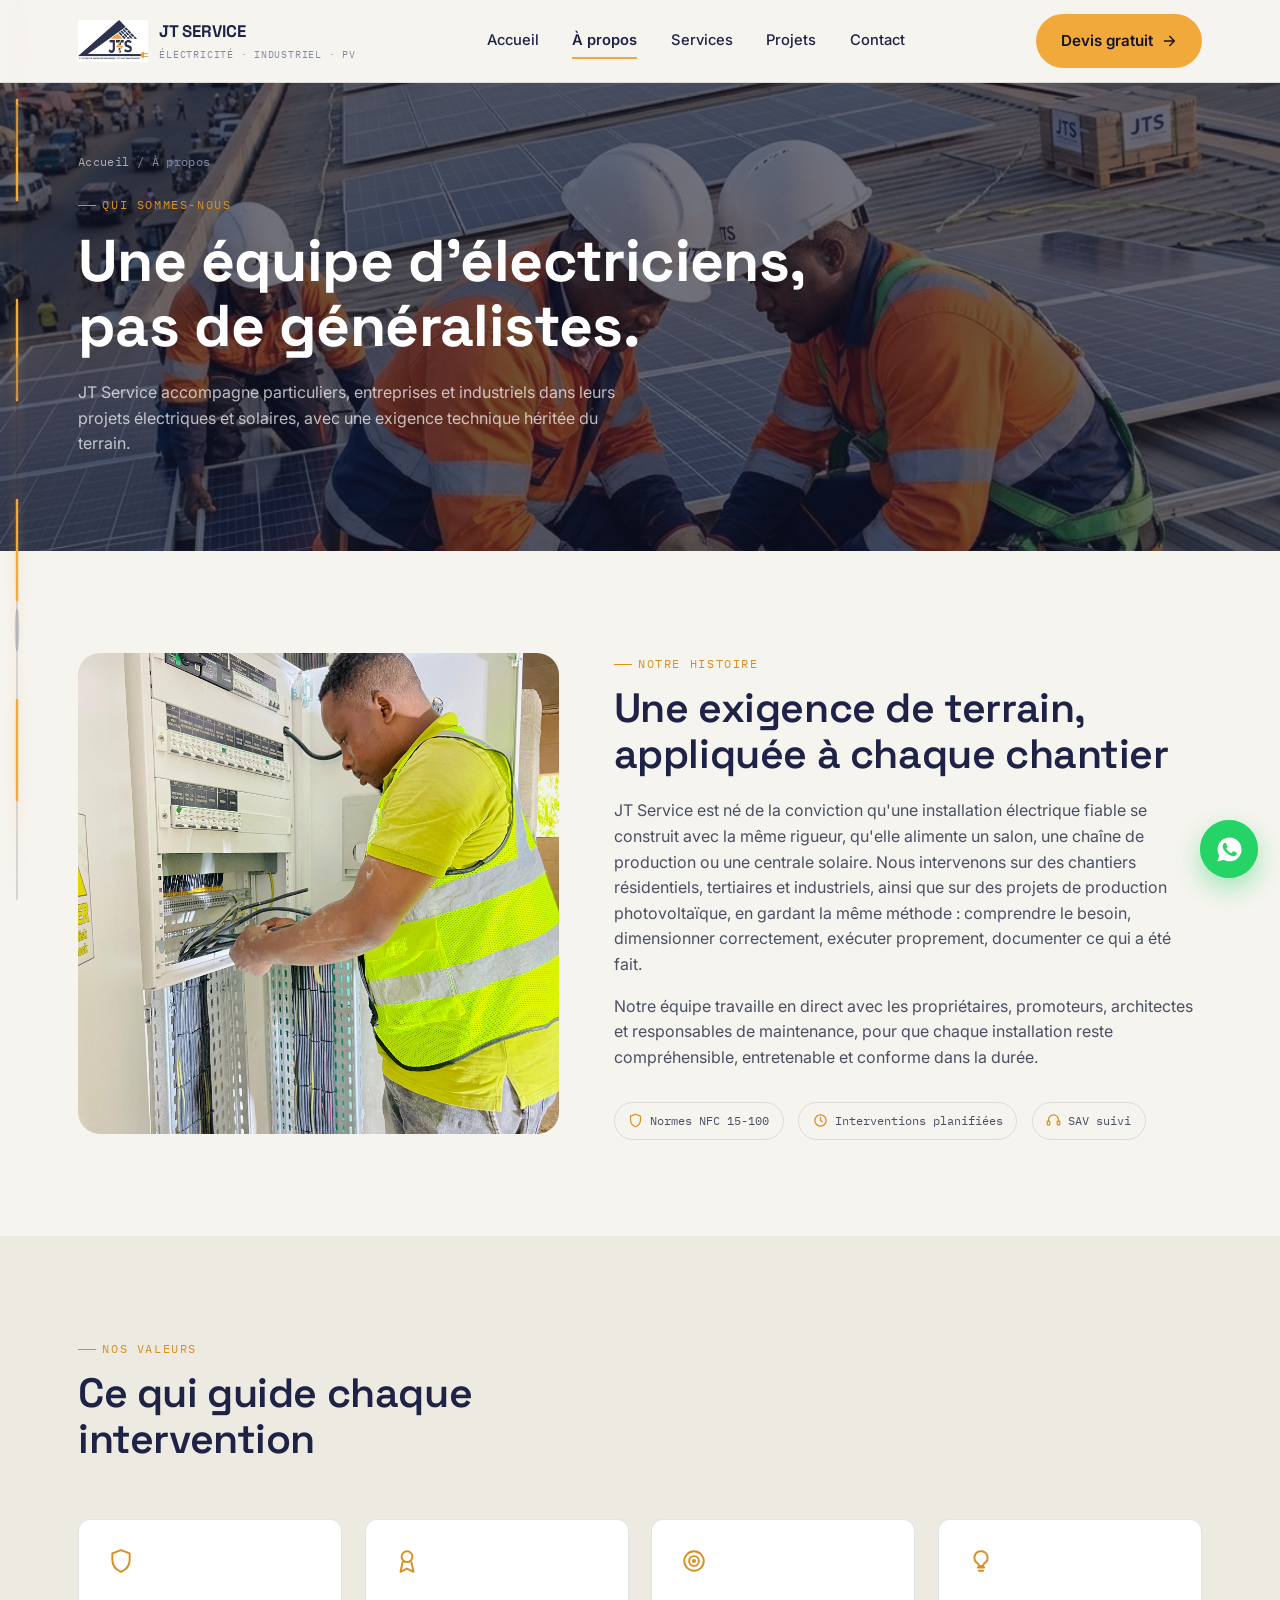
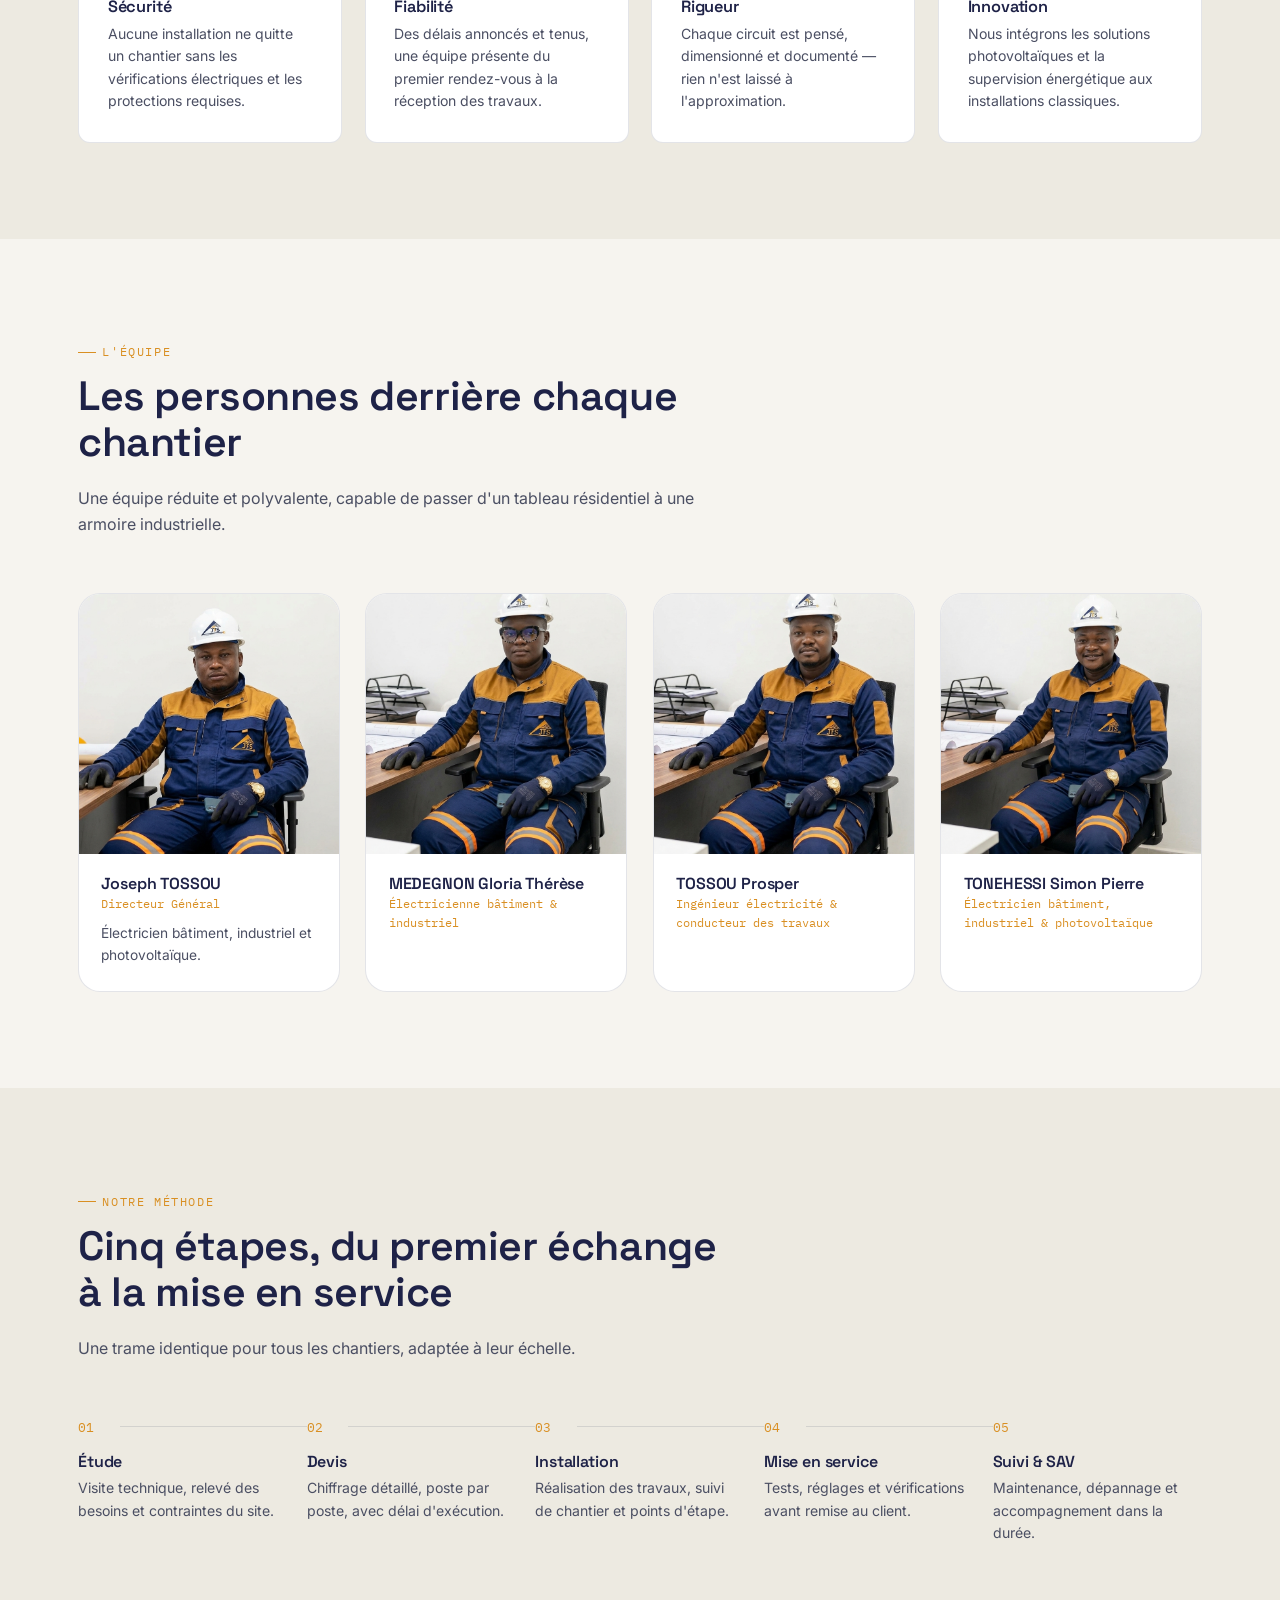
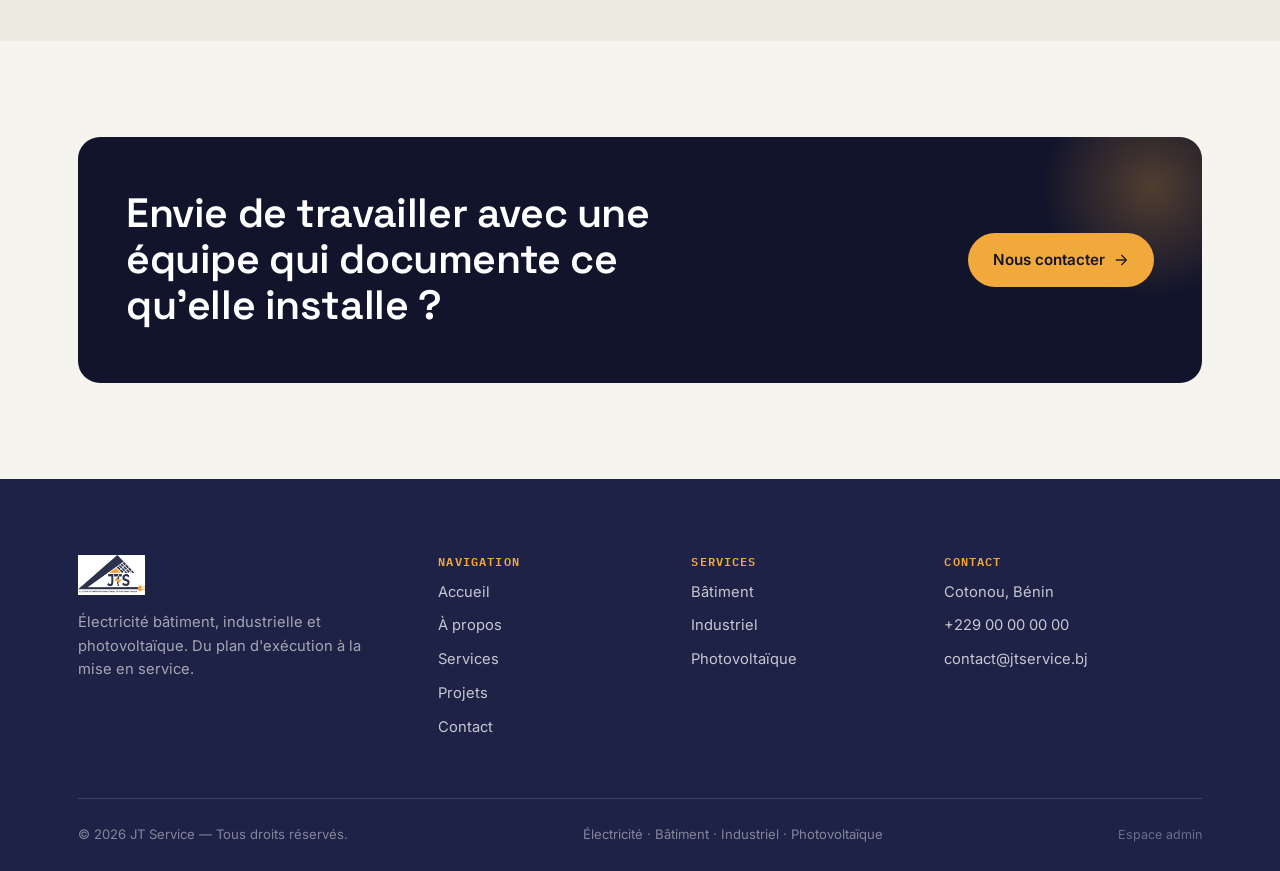
==== commit c80afa84: "Nouvelle mise à jour de jts-service" ====
--- a/a-propos.html
+++ b/a-propos.html
@@ -240,6 +240,7 @@
     <div class="footer-bottom">
       <span>© <span id="year"></span> JT Service — Tous droits réservés.</span>
       <span>Électricité · Bâtiment · Industriel · Photovoltaïque</span>
+      <a href="admin.html" style="color:rgba(255,255,255,.35); font-size:.78rem;">Espace admin</a>
     </div>
   </div>
 </footer>
